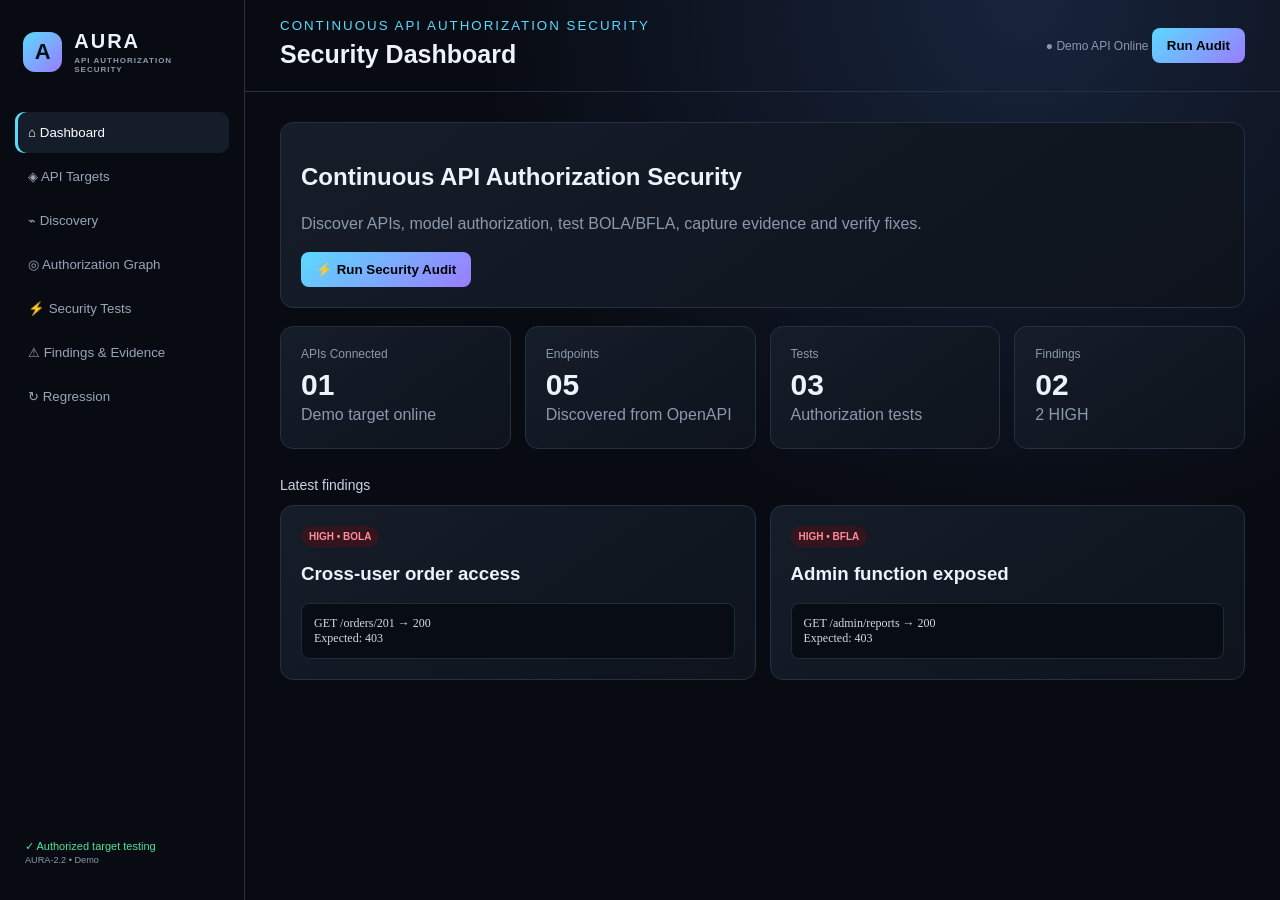
==== static/index.html @ a1456913 "Add full working AURA security dashboard" ====
<!doctype html><html><head><meta charset="utf-8"><meta name="viewport" content="width=device-width,initial-scale=1"><title>AURA-2.2</title><link rel="stylesheet" href="/static/style.css"></head><body><div class="app"><aside><div class="brand"><b>A</b><span>AURA<small>API AUTHORIZATION SECURITY</small></span></div><nav><button class="active" data-p="dashboard">⌂ Dashboard</button><button data-p="targets">◈ API Targets</button><button data-p="discovery">⌁ Discovery</button><button data-p="graph">◎ Authorization Graph</button><button data-p="tests">⚡ Security Tests</button><button data-p="findings">⚠ Findings & Evidence</button><button data-p="regression">↻ Regression</button></nav><footer>✓ Authorized target testing<br><small>AURA-2.2 • Demo</small></footer></aside><main><header><div><small>CONTINUOUS API AUTHORIZATION SECURITY</small><h1 id="title">Security Dashboard</h1></div><span>● Demo API Online <button id="audit">Run Audit</button></span></header><section id="content"></section></main></div><div id="toast"></div><script src="/static/script.js"></script></body></html>
---- static/style.css ----
:root{--bg:#080b12;--p:#111722;--l:#253143;--t:#edf3fb;--m:#8c99ac;--c:#5bd9ff;--v:#9b7cff;--r:#ff6376;--g:#4ee39a}*{box-sizing:border-box}body{margin:0;background:radial-gradient(circle at 80% 0,#18243c,#080b12 40%);color:var(--t);font-family:Segoe UI,Arial,sans-serif}.app{display:flex;min-height:100vh}aside{width:245px;background:#080b12;border-right:1px solid var(--l);padding:25px 15px;display:flex;flex-direction:column}.brand{display:flex;gap:12px;align-items:center;margin:5px 8px 35px}.brand b{display:grid;place-items:center;width:40px;height:40px;border-radius:12px;background:linear-gradient(135deg,var(--c),var(--v));color:#061018;font-size:22px}.brand span{font-size:20px;font-weight:800;letter-spacing:2px}.brand small{display:block;color:var(--m);font-size:8px;letter-spacing:1px;margin-top:3px}nav button{display:block;width:100%;padding:13px;border:0;background:none;color:#98a5b8;text-align:left;border-radius:9px;margin:3px 0;cursor:pointer}nav button:hover,nav button.active{background:#151d2a;color:#fff;box-shadow:inset 3px 0 var(--c)}footer{margin-top:auto;color:var(--g);font-size:11px;padding:10px}footer small{color:var(--m)}main{flex:1}header{height:92px;border-bottom:1px solid var(--l);display:flex;justify-content:space-between;align-items:center;padding:0 35px}header small{color:var(--c);letter-spacing:2px}h1{font-size:25px;margin:6px 0}header span{color:var(--m);font-size:12px}button#audit,.primary{background:linear-gradient(135deg,var(--c),var(--v));border:0;padding:10px 15px;border-radius:8px;font-weight:800;cursor:pointer}.content{padding:30px 35px}section#content{padding:30px 35px}.hero,.card{background:linear-gradient(145deg,#151d29,#0e131c);border:1px solid var(--l);border-radius:13px;padding:20px}.hero{margin-bottom:18px}.hero p,.mini{color:var(--m);line-height:1.6}.grid{display:grid;grid-template-columns:repeat(4,1fr);gap:14px}.metric .label{color:var(--m);font-size:12px}.metric .value{font-size:30px;font-weight:800;margin-top:7px}.section-title{margin:28px 0 12px;color:#cbd5e3;font-size:14px}.findings,.two{display:grid;grid-template-columns:1fr 1fr;gap:14px}.badge{font-size:10px;padding:5px 8px;border-radius:20px;font-weight:800}.high{color:#ff8b9a;background:#35151d}.pass{color:#68efaa;background:#0d2b1d}.code{background:#080c13;border:1px solid #202b3b;border-radius:8px;padding:12px;font:12px Consolas;color:#d0d9e7}.table{width:100%;border-collapse:collapse;font-size:12px}.table th,.table td{padding:13px;border-bottom:1px solid var(--l);text-align:left}.table th{color:var(--m)}.node{padding:13px 18px;background:#121d2b;border:1px solid #38506d;border-radius:11px;text-align:center}.graph{display:flex;justify-content:center;gap:60px;align-items:center;min-height:330px}.flow{text-align:center}.arrow{color:var(--c);font-size:22px;margin:7px}.form{display:grid;gap:12px}.form label{font-size:12px;color:var(--m)}input,select{display:block;width:100%;margin-top:6px;padding:11px;background:#090e16;border:1px solid var(--l);border-radius:8px;color:white}.toast{position:fixed;right:20px;bottom:20px;background:#172232;border:1px solid #34445b;padding:13px;border-radius:9px}@media(max-width:850px){aside{width:70px}.brand span,nav button{font-size:0}.brand span,footer{display:none}.grid,.findings,.two{grid-template-columns:1fr 1fr}section#content{padding:20px}header{padding:0 20px}}
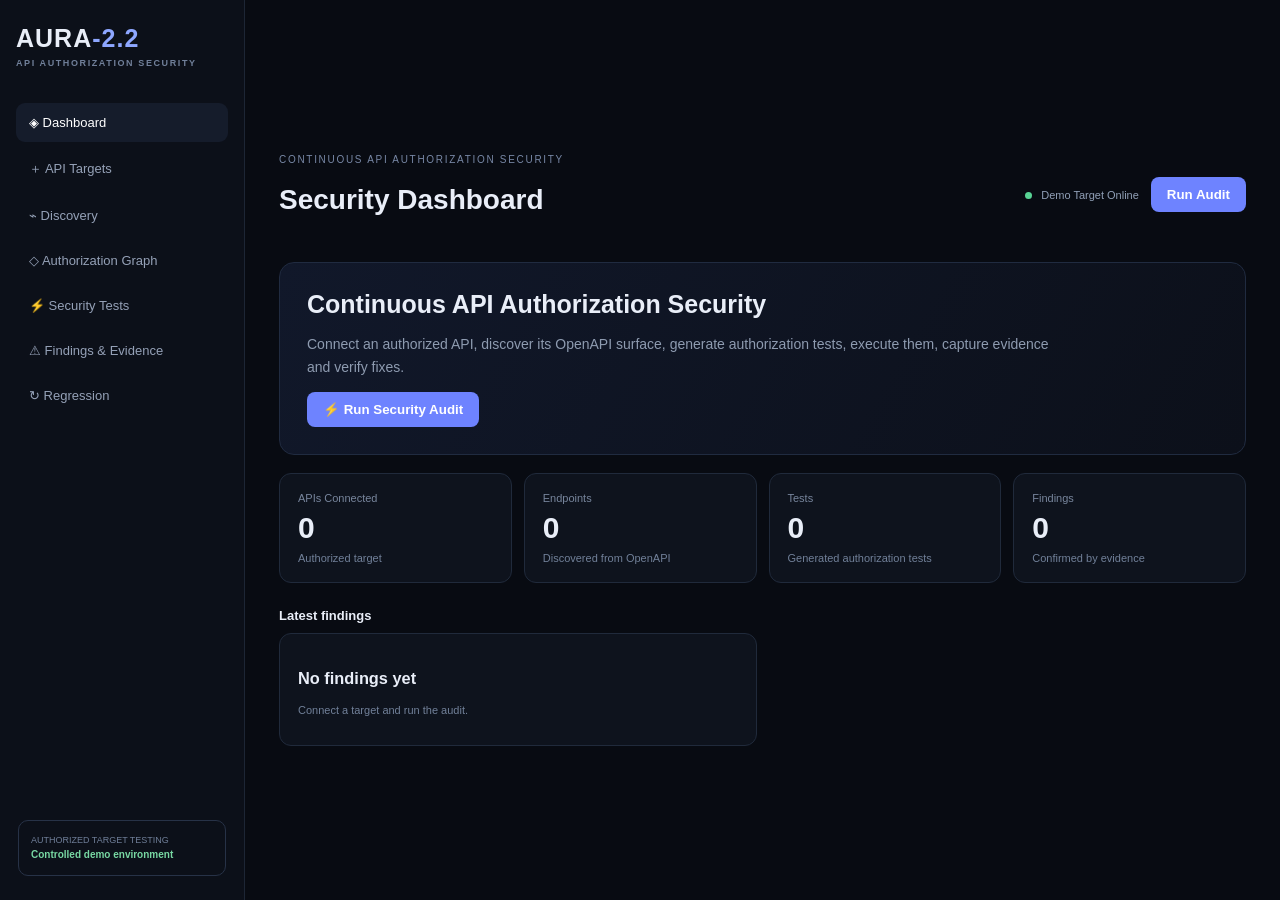
==== commit 8a42161b: "Add real working AURA frontend" ====
--- a/static/index.html
+++ b/static/index.html
@@ -1 +1 @@
-<!doctype html><html><head><meta charset="utf-8"><meta name="viewport" content="width=device-width,initial-scale=1"><title>AURA-2.2</title><link rel="stylesheet" href="/static/style.css"></head><body><div class="app"><aside><div class="brand"><b>A</b><span>AURA<small>API AUTHORIZATION SECURITY</small></span></div><nav><button class="active" data-p="dashboard">⌂ Dashboard</button><button data-p="targets">◈ API Targets</button><button data-p="discovery">⌁ Discovery</button><button data-p="graph">◎ Authorization Graph</button><button data-p="tests">⚡ Security Tests</button><button data-p="findings">⚠ Findings & Evidence</button><button data-p="regression">↻ Regression</button></nav><footer>✓ Authorized target testing<br><small>AURA-2.2 • Demo</small></footer></aside><main><header><div><small>CONTINUOUS API AUTHORIZATION SECURITY</small><h1 id="title">Security Dashboard</h1></div><span>● Demo API Online <button id="audit">Run Audit</button></span></header><section id="content"></section></main></div><div id="toast"></div><script src="/static/script.js"></script></body></html>
+<!doctype html><html><head><meta charset="utf-8"><meta name="viewport" content="width=device-width,initial-scale=1"><title>AURA-2.2</title><link rel="stylesheet" href="/static/style.css"></head><body><div class="app"><aside><div class="brand">AURA<span>-2.2</span><small>API AUTHORIZATION SECURITY</small></div><nav><button data-page="dashboard">◈ Dashboard</button><button data-page="targets">＋ API Targets</button><button data-page="discovery">⌁ Discovery</button><button data-page="graph">◇ Authorization Graph</button><button data-page="tests">⚡ Security Tests</button><button data-page="findings">⚠ Findings & Evidence</button><button data-page="regression">↻ Regression</button></nav><div class="side-note">AUTHORIZED TARGET TESTING<br><b>Controlled demo environment</b></div></aside><main><header><div><div class="eyebrow">CONTINUOUS API AUTHORIZATION SECURITY</div><h1 id="title">Security Dashboard</h1></div><div class="actions"><span class="status"><i></i> Demo Target Online</span><button class="primary" id="audit">Run Audit</button></div></header><section id="content"></section></main></div><div id="toast"></div><script src="/static/script.js"></script></body></html>
--- a/static/style.css
+++ b/static/style.css
@@ -1 +1 @@
-:root{--bg:#080b12;--p:#111722;--l:#253143;--t:#edf3fb;--m:#8c99ac;--c:#5bd9ff;--v:#9b7cff;--r:#ff6376;--g:#4ee39a}*{box-sizing:border-box}body{margin:0;background:radial-gradient(circle at 80% 0,#18243c,#080b12 40%);color:var(--t);font-family:Segoe UI,Arial,sans-serif}.app{display:flex;min-height:100vh}aside{width:245px;background:#080b12;border-right:1px solid var(--l);padding:25px 15px;display:flex;flex-direction:column}.brand{display:flex;gap:12px;align-items:center;margin:5px 8px 35px}.brand b{display:grid;place-items:center;width:40px;height:40px;border-radius:12px;background:linear-gradient(135deg,var(--c),var(--v));color:#061018;font-size:22px}.brand span{font-size:20px;font-weight:800;letter-spacing:2px}.brand small{display:block;color:var(--m);font-size:8px;letter-spacing:1px;margin-top:3px}nav button{display:block;width:100%;padding:13px;border:0;background:none;color:#98a5b8;text-align:left;border-radius:9px;margin:3px 0;cursor:pointer}nav button:hover,nav button.active{background:#151d2a;color:#fff;box-shadow:inset 3px 0 var(--c)}footer{margin-top:auto;color:var(--g);font-size:11px;padding:10px}footer small{color:var(--m)}main{flex:1}header{height:92px;border-bottom:1px solid var(--l);display:flex;justify-content:space-between;align-items:center;padding:0 35px}header small{color:var(--c);letter-spacing:2px}h1{font-size:25px;margin:6px 0}header span{color:var(--m);font-size:12px}button#audit,.primary{background:linear-gradient(135deg,var(--c),var(--v));border:0;padding:10px 15px;border-radius:8px;font-weight:800;cursor:pointer}.content{padding:30px 35px}section#content{padding:30px 35px}.hero,.card{background:linear-gradient(145deg,#151d29,#0e131c);border:1px solid var(--l);border-radius:13px;padding:20px}.hero{margin-bottom:18px}.hero p,.mini{color:var(--m);line-height:1.6}.grid{display:grid;grid-template-columns:repeat(4,1fr);gap:14px}.metric .label{color:var(--m);font-size:12px}.metric .value{font-size:30px;font-weight:800;margin-top:7px}.section-title{margin:28px 0 12px;color:#cbd5e3;font-size:14px}.findings,.two{display:grid;grid-template-columns:1fr 1fr;gap:14px}.badge{font-size:10px;padding:5px 8px;border-radius:20px;font-weight:800}.high{color:#ff8b9a;background:#35151d}.pass{color:#68efaa;background:#0d2b1d}.code{background:#080c13;border:1px solid #202b3b;border-radius:8px;padding:12px;font:12px Consolas;color:#d0d9e7}.table{width:100%;border-collapse:collapse;font-size:12px}.table th,.table td{padding:13px;border-bottom:1px solid var(--l);text-align:left}.table th{color:var(--m)}.node{padding:13px 18px;background:#121d2b;border:1px solid #38506d;border-radius:11px;text-align:center}.graph{display:flex;justify-content:center;gap:60px;align-items:center;min-height:330px}.flow{text-align:center}.arrow{color:var(--c);font-size:22px;margin:7px}.form{display:grid;gap:12px}.form label{font-size:12px;color:var(--m)}input,select{display:block;width:100%;margin-top:6px;padding:11px;background:#090e16;border:1px solid var(--l);border-radius:8px;color:white}.toast{position:fixed;right:20px;bottom:20px;background:#172232;border:1px solid #34445b;padding:13px;border-radius:9px}@media(max-width:850px){aside{width:70px}.brand span,nav button{font-size:0}.brand span,footer{display:none}.grid,.findings,.two{grid-template-columns:1fr 1fr}section#content{padding:20px}header{padding:0 20px}}
+*{box-sizing:border-box}body{margin:0;background:#080b12;color:#e9eef8;font:14px Inter,Segoe UI,Arial,sans-serif}.app{display:flex;min-height:100vh}aside{width:245px;background:#0c1019;border-right:1px solid #1d2635;padding:24px 16px;position:sticky;top:0;height:100vh}.brand{font-size:25px;font-weight:800;letter-spacing:1px}.brand span{color:#8ea7ff}.brand small{display:block;font-size:9px;letter-spacing:1.6px;color:#71809a;margin-top:5px}nav{margin-top:35px;display:grid;gap:6px}nav button{border:0;background:transparent;color:#95a1b7;text-align:left;padding:12px 13px;border-radius:9px;font-size:13px;cursor:pointer}nav button:hover,nav button.active{background:#151c2b;color:#fff}.side-note{position:absolute;bottom:24px;left:18px;right:18px;padding:12px;border:1px solid #273247;border-radius:10px;color:#6f7e98;font-size:9px;line-height:1.6}.side-note b{color:#78d8a3;font-size:10px}main{flex:1;padding:28px 34px;max-width:1500px;margin:auto;width:100%}header{display:flex;justify-content:space-between;align-items:center;margin-bottom:28px}.eyebrow{color:#7888a6;font-size:10px;letter-spacing:1.7px}.status{font-size:11px;color:#91a0b7;margin-right:12px}.status i{display:inline-block;width:7px;height:7px;border-radius:50%;background:#58d394;margin-right:6px}.primary{background:#6e83ff;color:white;border:0;border-radius:8px;padding:10px 16px;font-weight:700;cursor:pointer}.hero{background:linear-gradient(120deg,#11182a,#0c101a);border:1px solid #202b40;border-radius:15px;padding:27px;margin-bottom:18px}.hero h2{margin:0 0 8px;font-size:25px}.hero p{color:#8e9bb0;max-width:760px;line-height:1.6}.grid{display:grid;grid-template-columns:repeat(4,1fr);gap:12px}.card{background:#0e131d;border:1px solid #202a3b;border-radius:12px;padding:18px}.metric .label{color:#78869d;font-size:11px}.metric .value{font-size:30px;font-weight:800;margin:7px 0}.mini{color:#718099;font-size:11px}.section-title{font-size:13px;font-weight:700;margin:25px 0 10px}.findings{display:grid;grid-template-columns:repeat(2,1fr);gap:12px}.badge{display:inline-block;padding:5px 8px;border-radius:5px;font-size:10px;font-weight:800}.high{background:#3a171b;color:#ff858c}.pass{background:#123123;color:#72dfa1}.code{background:#090d14;border:1px solid #1d2635;border-radius:8px;padding:13px;color:#aebbd0;font-family:ui-monospace,monospace;font-size:11px;line-height:1.8}.two{display:grid;grid-template-columns:1.3fr .7fr;gap:16px}.form{display:grid;gap:12px}.form label{color:#8d9ab0;font-size:11px}.form input,.form select{display:block;width:100%;margin-top:6px;background:#090d14;border:1px solid #273247;border-radius:7px;color:#dfe6f3;padding:11px}.table{width:100%;border-collapse:collapse}.table th,.table td{text-align:left;padding:13px;border-bottom:1px solid #1d2635;font-size:12px}.table th{color:#74839c;font-size:10px;text-transform:uppercase}.graph{display:flex;gap:35px;align-items:center}.flow{text-align:center}.node{border:1px solid #34415a;background:#121a28;border-radius:8px;padding:10px 18px;min-width:180px}.arrow{color:#6f83ff;padding:5px}.toast{position:fixed;right:25px;bottom:25px;background:#151d2c;border:1px solid #34415a;padding:12px 15px;border-radius:9px;display:none}.toast:not(:empty){display:block}@media(max-width:900px){aside{width:190px}.grid{grid-template-columns:repeat(2,1fr)}.two,.findings{grid-template-columns:1fr}main{padding:20px}.actions{display:none}}
